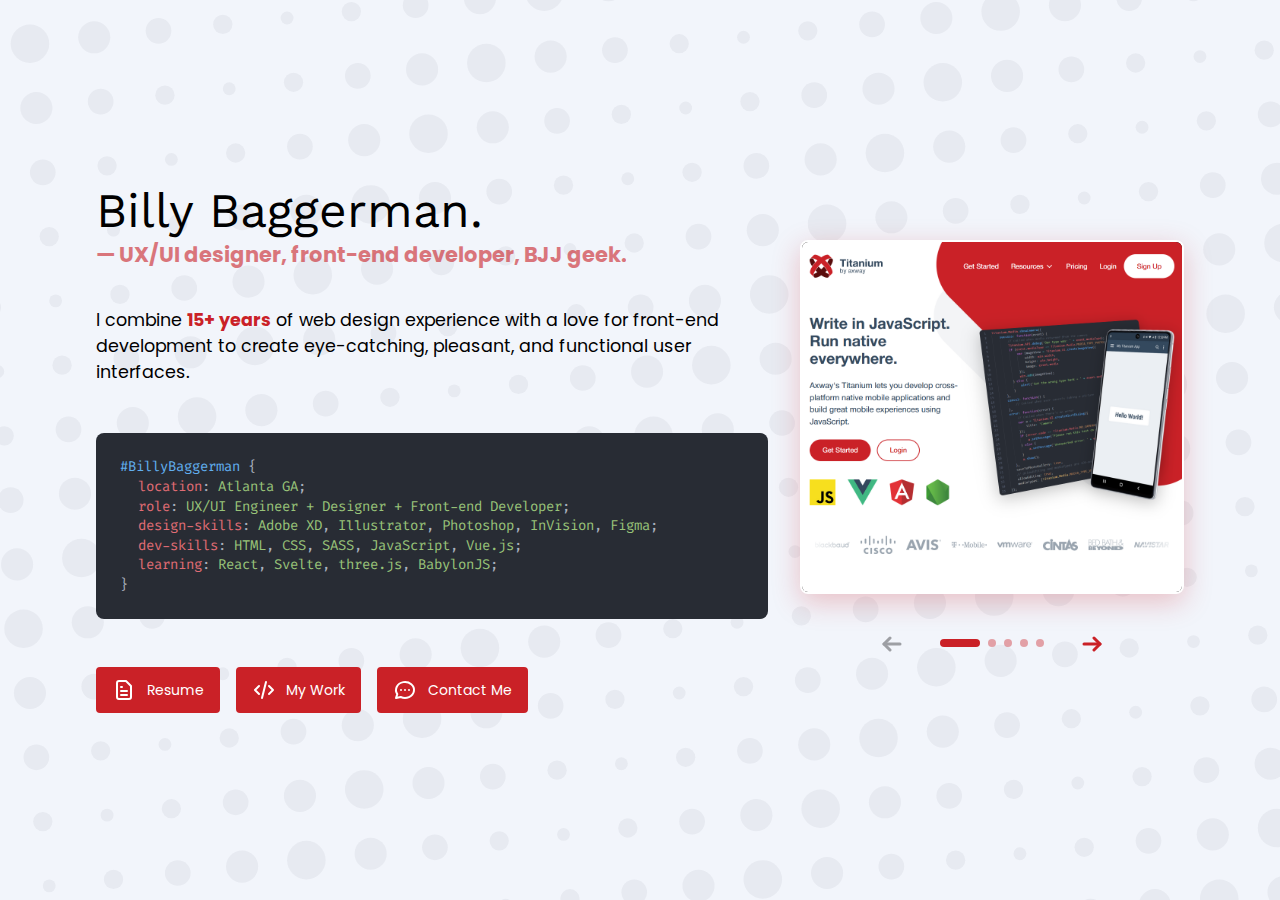
==== portfolio.html @ 1280ba31 "Added icons to hero buttons" ====
<!DOCTYPE html>
<html lang="en">
    <head>
        <meta charset="UTF-8">
        <meta name="viewport" content="width=device-width, initial-scale=1.0">
        <meta http-equiv="X-UA-Compatible" content="ie=edge">
        <title>Billy Baggerman | UX/UI Engineer, Designer, Front-end Developer</title>
        <link rel="stylesheet" href="portfolio.css" type="text/css">
        <link href="https://fonts.googleapis.com/css2?family=Poppins:wght@300;700&family=Fira+Code&family=Work+Sans:wght@800&family=Roboto:ital,wght@0,400;0,700;1,400;1,700&display=swap" rel="stylesheet">
        <link rel="shortcut icon" href="favicon.ico">
    </head>
    <body>
        <section class="hero">
            <div class="hero-content">
                <div class="hero--left">
                    <h1 class="hero__name">Billy Baggerman.</h1>
                    <h2 class="hero__title">&mdash; UX/UI designer, front-end developer, BJJ geek.</h2>
                    <p class="hero__intro">I combine <strong class="hero__intro__highlight">15+ years</strong> of web design experience with a love for front-end development to create eye-catching, pleasant, and functional user interfaces.</p>
                    <div class="terminal"><span class="terminal--selector">#BillyBaggerman</span> {
<div class="terminal--line"><span class="terminal--property">location</span>: <span class="terminal--value">Atlanta GA</span>;</div><div class="terminal--line"><span class="terminal--property">role</span>: <span class="terminal--value">UX/UI Engineer + Designer + Front-end Developer</span>;</div><div class="terminal--line"><span class="terminal--property">design-skills</span>: <span class="terminal--value">Adobe XD</span>, <span class="terminal--value">Illustrator</span>, <span class="terminal--value">Photoshop</span>, <span class="terminal--value">InVision</span>, <span class="terminal--value">Figma</span>;</div><div class="terminal--line"><span class="terminal--property">dev-skills</span>: <span class="terminal--value">HTML</span>, <span class="terminal--value">CSS</span>, <span class="terminal--value">SASS</span>, <span class="terminal--value">JavaScript</span>, <span class="terminal--value">Vue.js</span>;</div><div class="terminal--line"><span class="terminal--property">learning</span>: <span class="terminal--value">React</span>, <span class="terminal--value">Svelte</span>, <span class="terminal--value">three.js</span>, <span class="terminal--value">BabylonJS</span>;</div>}</div>
                    <div class="hero__buttons">
                        <a class="button" href="#">
                            <svg xmlns="http://www.w3.org/2000/svg" width="24" height="24" viewBox="0 0 24 24">
                                <path d="M17 21H7a2 2 0 0 1 -2 -2V5a2 2 0 0 1 2 -2h7l5 5v11a2 2 0 0 1 -2 2z" />
                                <line x1="9" y1="9" x2="10" y2="9" />
                                <line x1="9" y1="13" x2="15" y2="13" />
                                <line x1="9" y1="17" x2="15" y2="17" />
                            </svg>
                            Resume
                        </a>
                        <a class="button" href="#">
                            <svg xmlns="http://www.w3.org/2000/svg" width="24" height="24" viewBox="0 0 24 24">
                                <polyline points="7 8 3 12 7 16" />
                                <polyline points="17 8 21 12 17 16" />
                                <line x1="14" y1="4" x2="10" y2="20" />
                            </svg>
                            My Work
                        </a>
                        <a class="button" href="#">
                            <svg xmlns="http://www.w3.org/2000/svg" width="24" height="24" viewBox="0 0 24 24">
                                <path d="M3 20l1.3 -3.9a9 8 0 1 1 3.4 2.9l-4.7 1" />
                                <line x1="12" y1="12" x2="12" y2="12.01" />
                                <line x1="8" y1="12" x2="8" y2="12.01" />
                                <line x1="16" y1="12" x2="16" y2="12.01" />
                            </svg>
                            Contact Me
                        </a>
                    </div>
                </div>
                <div class="hero--right">
                    <div class="hero__thumbnails">
                        <img class="thumbnail--sizer" src="img/thumbnail-titanium.png" alt="">
                        <img class="thumbnail thumbnail--active" src="img/thumbnail-titanium.png" data-color="#CA2127" alt="Subdomain website for Axway Titanium">
                        <img class="thumbnail thumbnail--right" src="img/thumbnail-digitalelement.png" data-color="#F4941C" alt="Subdomain website for Axway Titanium">
                        <img class="thumbnail thumbnail--right" src="img/thumbnail-atlprime.png" data-color="#3458B2" alt="Atlanta Prime Physicians website">
                        <img class="thumbnail thumbnail--right" src="img/thumbnail-bjjtracker.png" data-color="#282C34" alt="Subdomain website for Axway Titanium">
                        <img class="thumbnail thumbnail--right" src="img/thumbnail-simplekitchen.png" data-color="#5BAB38" alt="Subdomain website for Axway Titanium">
                    </div>
                    <div class="thumbnail-controls">
                        <button class="button step-button disabled" id="buttonPrev">
                            <svg xmlns="http://www.w3.org/2000/svg" width="24" height="18" viewBox="0 0 24 18">
                                <line x1="20" y1="10" x2="4" y2="10" />
                                <polyline points="10 16 4 10 10 4" />
                            </svg>
                        </button>
                        <div id="dots">
                            <span class="dot dot-active"></span>
                            <span class="dot"></span>
                            <span class="dot"></span>
                            <span class="dot"></span>
                            <span class="dot"></span>
                        </div>
                        <button class="button step-button" id="buttonNext">
                            <svg xmlns="http://www.w3.org/2000/svg" width="24" height="18" viewBox="0 0 24 18">
                                <line x1="4" y1="10" x2="20" y2="10" />
                                <polyline points="14 4 20 10 14 16" />
                            </svg>
                        </button>
                    </div>
                </div>
            </div>
        </section>
        <script type="text/javascript" src="portfolio.js"></script>
    </body>
</html>
---- portfolio.css ----
:root {
  --color-background: #F2F5FB;
  --color-primary: #CA2127;
  --color-primary-alt: #B31D22;
  --color-shadow: rgba(202, 33, 39, 0.25);
  --color-text: #212124;
}

/*---------------------------------------------------------*/
/*  REBOOT.CSS                                             */
/*---------------------------------------------------------*/
*,
*::before,
*::after {
  box-sizing: border-box;
}

html {
  font-family: "Poppins", sans-serif;
  line-height: 1.15;
  -webkit-text-size-adjust: 100%;
  -ms-text-size-adjust: 100%;
  -ms-overflow-style: scrollbar;
  -webkit-tap-highlight-color: rgba(0, 0, 0, 0);
}

body {
  margin: 0;
  text-align: left;
}

@-ms-viewport {
  width: device-width;
}

article, aside, dialog, figcaption, figure, footer, header, hgroup, main, nav, section {
  display: block;
}

[tabindex="-1"]:focus {
  outline: none !important;
}

hr {
  box-sizing: content-box;
  height: 0;
  overflow: visible;
}

h1, h2, h3, h4, h5, h6 {
  margin-top: 0;
  margin-bottom: 0.5rem;
}

p {
  margin-top: 0;
}

abbr[title],
abbr[data-original-title] {
  border-bottom: 0;
  cursor: help;
  text-decoration: underline;
  text-decoration: underline dotted;
}

address {
  font-style: normal;
  line-height: inherit;
  margin-bottom: 1rem;
}

ol,
ul,
dl {
  margin-top: 0;
  margin-bottom: 1rem;
}

ol ol,
ul ul,
ol ul,
ul ol {
  margin-bottom: 0;
}

dd {
  margin-bottom: 0.5rem;
  margin-left: 0;
}

blockquote {
  margin: 0 0 1rem;
}

dfn {
  font-style: italic;
}

b, strong {
  font-weight: bolder;
}

small {
  font-size: 80%;
}

sub, sup {
  font-size: 75%;
  line-height: 0;
  position: relative;
  vertical-align: baseline;
}

sub {
  bottom: -0.25em;
}

sup {
  top: -0.5em;
}

a {
  background-color: transparent;
  -webkit-text-decoration-skip: objects;
}

a:not([href]):not([tabindex]) {
  color: inherit;
  text-decoration: none;
}

a:not([href]):not([tabindex]):focus {
  outline: 0;
}

pre, code, kbd, samp {
  font-family: monospace, monospace;
  font-size: 1em;
}

pre {
  margin-top: 0;
  margin-bottom: 1rem;
  overflow: auto;
}

figure {
  margin: 0 0 1rem;
}

img {
  border-style: none;
  height: auto;
  max-width: 100%;
  vertical-align: middle;
}

svg:not(:root) {
  overflow: hidden;
}

a, area, button, [role="button"], input, label, select, summary, textarea {
  touch-action: manipulation;
}

table {
  border-collapse: collapse;
}

caption {
  caption-side: bottom;
  text-align: left;
}

th {
  text-align: inherit;
}

label {
  display: inline-block;
  margin-bottom: 0.5rem;
}

button:focus {
  outline: 1px dotted;
  outline: 5px auto -webkit-focus-ring-color;
}

input, button, select, optgroup, textarea {
  font-family: inherit;
  font-size: inherit;
  line-height: inherit;
  margin: 0;
}

button,
input {
  overflow: visible;
}

button, select {
  text-transform: none;
}

button,
html [type="button"],
[type="reset"],
[type="submit"] {
  -webkit-appearance: button;
}

button::-moz-focus-inner,
[type="button"]::-moz-focus-inner,
[type="reset"]::-moz-focus-inner,
[type="submit"]::-moz-focus-inner {
  border-style: none;
  padding: 0;
}

input[type="radio"],
input[type="checkbox"] {
  box-sizing: border-box;
  padding: 0;
}

input[type="date"],
input[type="time"],
input[type="datetime-local"],
input[type="month"] {
  -webkit-appearance: listbox;
}

textarea {
  overflow: auto;
  resize: vertical;
}

fieldset {
  border: 0;
  margin: 0;
  min-width: 0;
  padding: 0;
}

legend {
  color: inherit;
  display: block;
  font-size: 1.5rem;
  line-height: inherit;
  margin-bottom: 0.5rem;
  max-width: 100%;
  padding: 0;
  white-space: normal;
  width: 100%;
}

progress {
  vertical-align: baseline;
}

[type="number"]::-webkit-inner-spin-button,
[type="number"]::-webkit-outer-spin-button {
  height: auto;
}

[type="search"] {
  outline-offset: -2px;
  -webkit-appearance: none;
}

[type="search"]::-webkit-search-cancel-button,
[type="search"]::-webkit-search-decoration {
  -webkit-appearance: none;
}

::-webkit-file-upload-button {
  font: inherit;
  -webkit-appearance: button;
}

output {
  display: inline-block;
}

summary {
  display: list-item;
}

template {
  display: none;
}

[hidden] {
  display: none !important;
}

/*---------------------------------------------------------*/
/*  CUSTOM STYLES                                          */
/*---------------------------------------------------------*/
html {
  background: var(--color-background);
  background-image: url("img/dots-background.svg");
  background-repeat: no-repeat;
  background-position: center center;
  background-size: cover;
}

body {
  font-family: "Poppins", sans-serif;
}

p {
  line-height: 1.5;
}

strong {
  font-weight: 700;
}

.content-container {
  display: grid;
  max-width: 72rem;
}

.button {
  -webkit-box-align: center;
  -ms-flex-align: center;
  -webkit-align-items: center;
  -moz-align-items: center;
  align-items: center;
  background: var(--color-primary);
  border: 0.125rem solid var(--color-primary);
  border-radius: 0.25rem;
  color: #FFF;
  cursor: pointer;
  display: inline-block;
  display: -webkit-inline-flex;
  display: -webkit-inline-box;
  display: -moz-inline-flex;
  display: -ms-inline-flexbox;
  display: inline-flex;
  min-height: 3.25em;
  padding: 0.675em 1em;
  position: relative;
  text-align: center;
  text-decoration: none;
  transition: all 200ms ease;
  user-select: none;
}

.button:hover, .button:focus {
  background-color: var(--color-primary-alt);
  border-color: var(--color-primary-alt);
  color: #FFF;
  outline: none;
}

.button svg {
  fill: none;
  margin-right: 0.75em;
  stroke: currentColor;
  stroke-width: 2;
  stroke-linecap: round;
  stroke-linejoin: round;
}

.button-secondary {
  background: rgba(210, 38, 48, 0);
  color: var(--color-primary);
}

.button-secondary:hover, .button-secondary:focus {
  background: rgba(210, 38, 48, 0.08);
  color: var(--color-primary-alt);
  outline: none;
}

.button.step-button {
  background: rgba(210, 38, 48, 0);
  border: 0;
  color: var(--color-primary);
  min-height: auto;
  padding: 0.5rem;
}

.button.step-button:hover {
  background: rgba(0, 0, 0, 0.06);
}

.button.step-button.disabled {
  color: var(--color-text);
  cursor: default;
  opacity: 0.4;
}

.button.step-button.disabled:hover {
  background: rgba(0, 0, 0, 0);
}

.button.step-button svg {
  fill: none;
  margin: 0;
  stroke: currentColor;
  stroke-width: 3;
  stroke-linecap: round;
  stroke-linejoin: round;
}

.button.step-button:last-of-type svg {
  margin: 0;
}

.hero {
  align-items: center;
  display: grid;
  font-size: 0.875rem;
  height: 100vh;
  justify-items: center;
}

.hero-content {
  align-items: center;
  display: grid;
  gap: 3rem;
  grid-template-areas: "hero-left" "hero-right";
  grid-template-columns: 1fr;
  justify-items: center;
  max-width: 72rem;
  padding: 1rem;
}

.hero-content--left {
  grid-area: hero-left;
}

.hero-content--right {
  grid-area: hero-right;
}

.hero__name,
.hero__title,
.hero__intro,
.hero__intro__highlight {
  transition: all 200ms ease;
}

.hero__name {
  font-family: "Work Sans", "Roboto", sans-serif;
  font-size: 3rem;
  font-weight: normal;
  line-height: 1;
}

.hero__title {
  color: var(--color-primary);
  margin: 0 0 2.5rem;
  opacity: 0.6;
}

.hero__intro {
  font-size: 1.25em;
}

.hero__intro__highlight {
  color: var(--color-primary);
}

.terminal {
  background: #282C34;
  border-radius: 0.5rem;
  color: #ABB2BF;
  font-family: "Fira Code", sans-serif;
  font-size: 0.875em;
  line-height: 1.4;
  padding: 1.5rem;
  margin: 3rem 0;
  max-width: 100%;
  overflow: hidden;
  white-space: pre-wrap;
}

.terminal--line {
  padding-left: 2.5em;
  text-indent: -1.25em;
}

.terminal--selector {
  color: #61AFEF;
}

.terminal--property {
  color: #E06C75;
}

.terminal--value {
  color: #98C379;
}

.hero__thumbnails {
  background: #000;
  border: solid 0.125rem #FFF;
  border-radius: 0.5rem;
  box-shadow: 0 0.5rem 1.75rem var(--color-shadow);
  max-width: 28rem;
  overflow: hidden;
  position: relative;
}

.thumbnail {
  display: block;
  left: 0;
  opacity: 0.4;
  position: absolute;
  top: 0;
  transition: transform 400ms ease, opacity 400ms ease;
  width: 100%;
  z-index: 1;
}

.thumbnail--sizer {
  opacity: 0;
  pointer-events: none;
  z-index: 0;
}

.thumbnail--active {
  opacity: 1;
  transition: transform 400ms cubic-bezier(0.19, 1, 0.22, 1);
  z-index: 2;
}

.thumbnail--left {
  transform: translateX(-100%);
}

.thumbnail--right {
  transform: translateX(100%);
}

.thumbnail-controls {
  animation: zoom-in 1.6s cubic-bezier(0.19, 1, 0.22, 1) both;
  animation-delay: 400ms;
  margin-top: 2rem;
}

.thumbnail-controls > * {
  -webkit-transition: all 200ms ease;
  transition: all 200ms ease;
}

.thumbnail-controls,
#dots {
  -webkit-box-align: center;
  -ms-flex-align: center;
  -webkit-align-items: center;
  -moz-align-items: center;
  align-items: center;
  display: -moz-box;
  display: -webkit-box;
  display: -ms-flexbox;
  display: -webkit-flex;
  display: flex;
  -webkit-flex-wrap: nowrap;
  -moz-flex-wrap: nowrap;
  -ms-flex-wrap: none;
  flex-wrap: nowrap;
  -webkit-box-pack: center;
  -moz-box-pack: center;
  -ms-flex-pack: center;
  -webkit-justify-content: center;
  -moz-justify-content: center;
  justify-content: center;
}

#dots {
  margin: 0 1rem;
  width: 8rem;
}

.dot {
  background: var(--color-primary);
  border-radius: 1rem;
  border: 0;
  content: '';
  display: block;
  height: 0.5rem;
  margin: 0.25rem;
  opacity: 0.4;
  outline: 0;
  -webkit-transition: all 400ms cubic-bezier(0.19, 1, 0.22, 1);
  transition: all 400ms cubic-bezier(0.19, 1, 0.22, 1);
  width: 0.5rem;
}

.dot.dot--active {
  opacity: 1;
  width: 2.5rem;
}

.hero__buttons {
  -webkit-box-align: center;
  -ms-flex-align: center;
  -webkit-align-items: center;
  -moz-align-items: center;
  align-items: center;
  display: -moz-box;
  display: -webkit-box;
  display: -ms-flexbox;
  display: -webkit-flex;
  display: flex;
}

.hero__buttons > *:not(:last-child) {
  margin-right: 1rem;
}

/*---------------------------------------------------------*/
/*  MEDIA QUERIES                                          */
/*---------------------------------------------------------*/
/* 576px */
@media screen and (min-width: 36rem) {
  .hero-content {
    gap: 2rem;
    grid-template-areas: "hero-left" "hero-right";
    grid-template-columns: 1fr;
    max-width: 72rem;
    padding: 2rem;
  }
  .terminal {
    font-size: 0.9375em;
  }
}

/* 992px */
@media screen and (min-width: 62rem) {
  .hero-content {
    gap: 2rem;
    grid-template-areas: "hero-left hero-right";
    grid-template-columns: minmax(0, 1fr) 24rem;
    max-width: 72rem;
  }
  .terminal {
    font-size: 1em;
  }
  .hero__thumbnails {
    max-width: 100%;
  }
}

/* 1376px */
@media screen and (min-width: 86rem) {
  .hero {
    font-size: 0.875rem;
  }
  .hero-content {
    gap: 5rem;
    grid-template-columns: minmax(0, 1fr) 28rem;
    max-width: 78rem;
  }
}

/* 1760px */
@media screen and (min-width: 110rem) {
  .hero {
    font-size: 1rem;
  }
  .hero-content {
    gap: 6rem;
    grid-template-columns: minmax(0, 1fr) 34rem;
    max-width: 86rem;
  }
}

/* 1984px */
@media screen and (min-width: 124rem) {
  .hero {
    font-size: 1.25rem;
  }
  .hero-content {
    gap: 8rem;
    grid-template-columns: minmax(0, 1fr) 38rem;
    max-width: 100rem;
  }
  .hero__intro {
    font-size: 1.375em;
  }
}
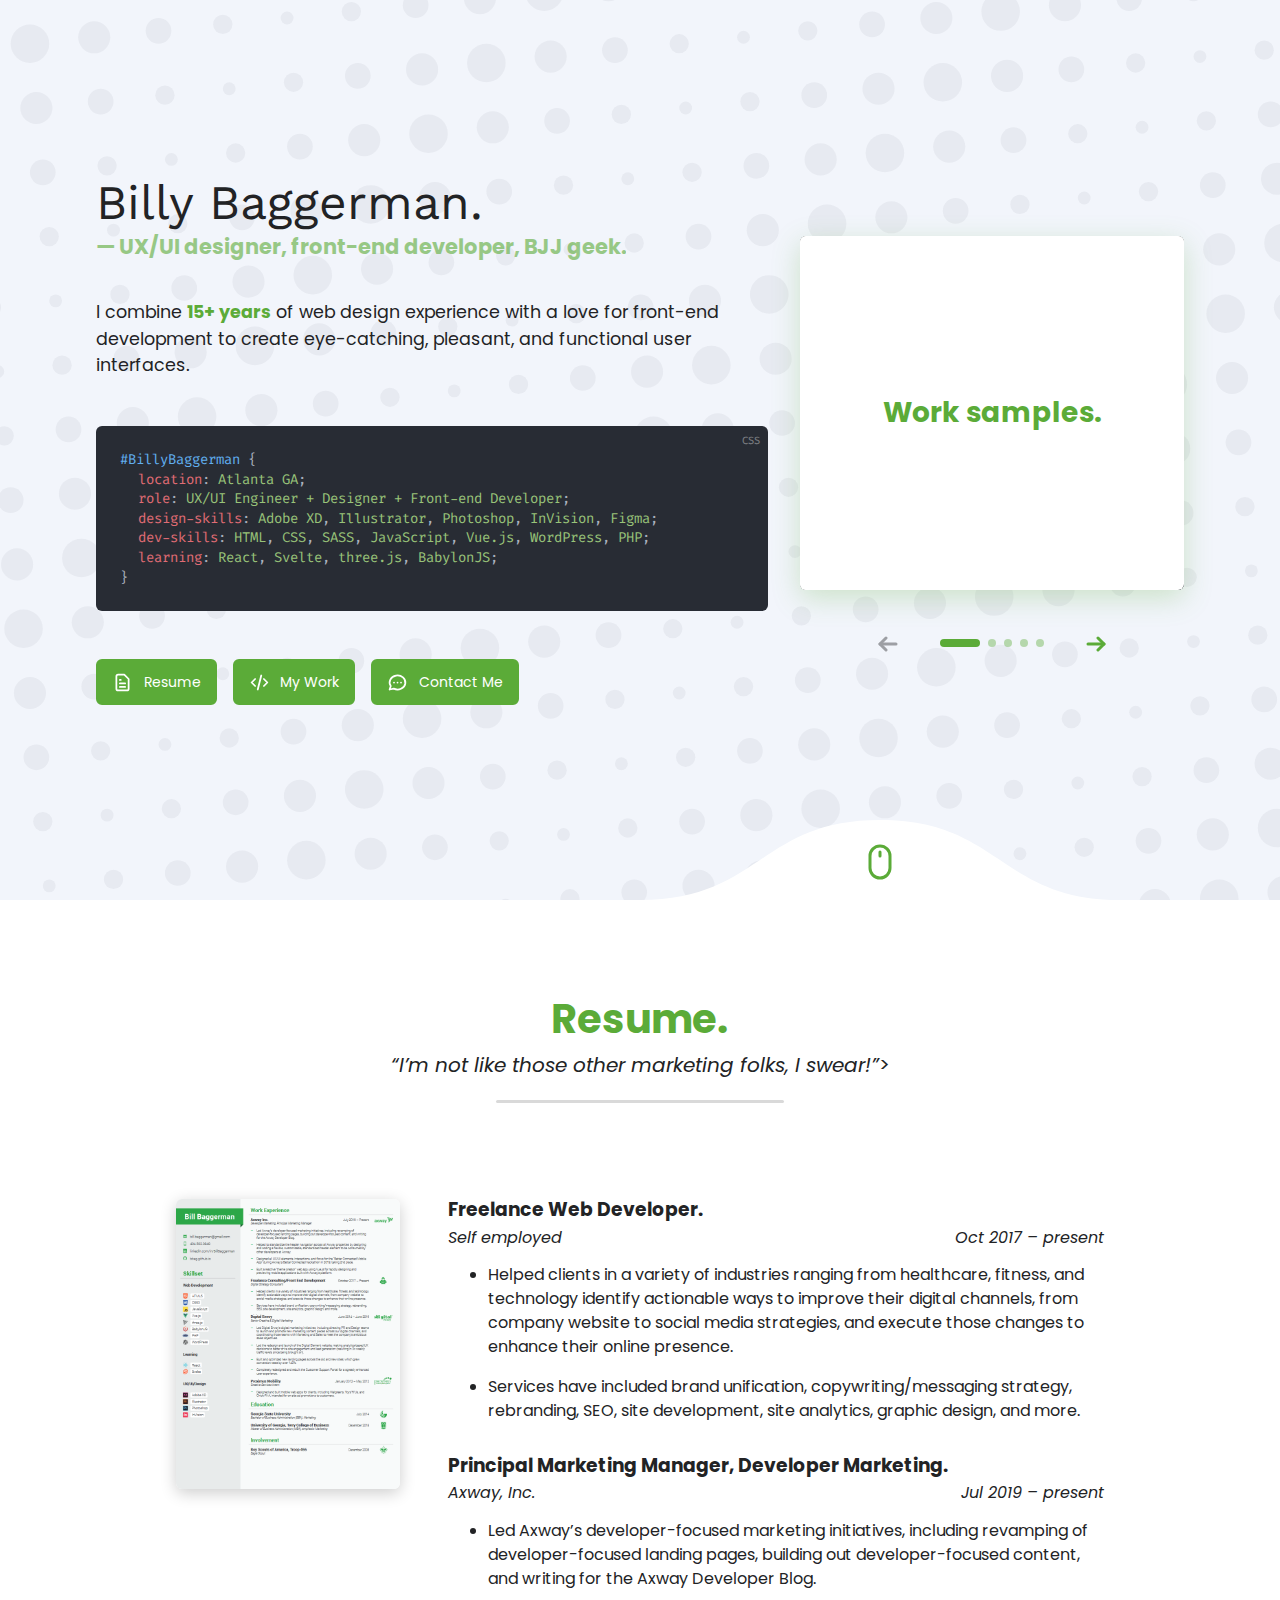
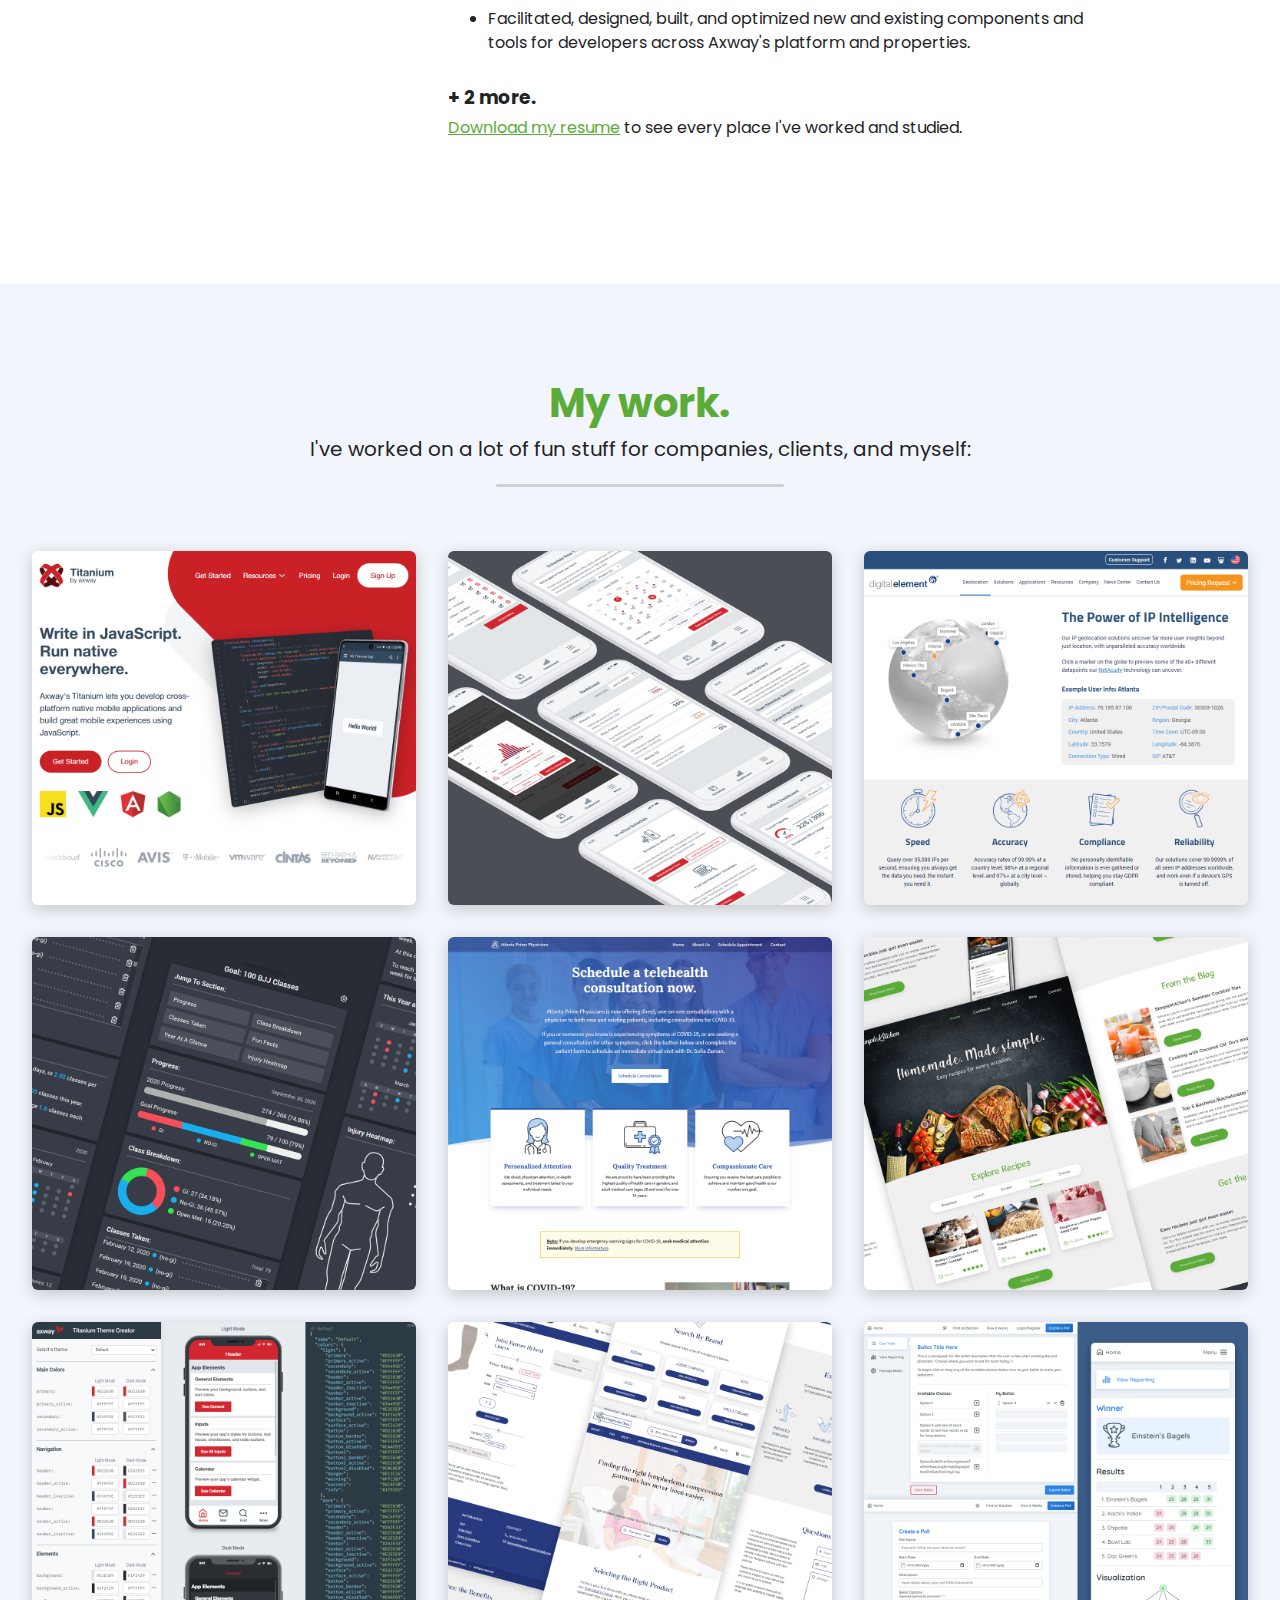
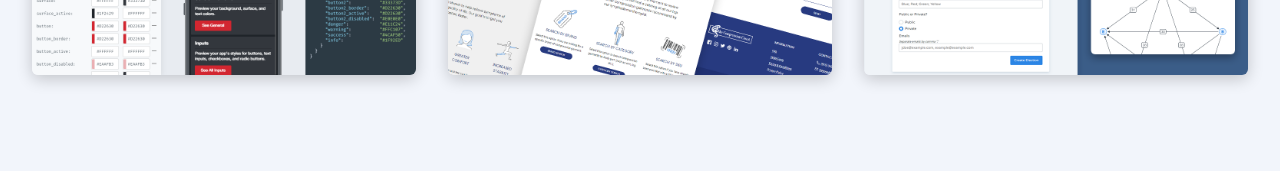
==== commit 42208612: "Added new work item: Office Scheduler App (Griffin App)" ====
--- a/portfolio.html
+++ b/portfolio.html
@@ -11,33 +11,35 @@
     </head>
     <body>
         <section class="hero">
+            <!-- <img class="hero-background" src="img/dots-background.svg" alt="">
+            <canvas id="heroCanvas"></canvas> -->
             <div class="hero-content">
                 <div class="hero--left">
                     <h1 class="hero__name">Billy Baggerman.</h1>
-                    <h2 class="hero__title">&mdash; UX/UI designer, front-end developer, BJJ geek.</h2>
+                    <h2 class="hero__title"><span>&mdash; UX/UI designer, front-end developer, BJJ geek.</span></h2>
                     <p class="hero__intro">I combine <strong class="hero__intro__highlight">15+ years</strong> of web design experience with a love for front-end development to create eye-catching, pleasant, and functional user interfaces.</p>
                     <div class="terminal"><span class="terminal--selector">#BillyBaggerman</span> {
-<div class="terminal--line"><span class="terminal--property">location</span>: <span class="terminal--value">Atlanta GA</span>;</div><div class="terminal--line"><span class="terminal--property">role</span>: <span class="terminal--value">UX/UI Engineer + Designer + Front-end Developer</span>;</div><div class="terminal--line"><span class="terminal--property">design-skills</span>: <span class="terminal--value">Adobe XD</span>, <span class="terminal--value">Illustrator</span>, <span class="terminal--value">Photoshop</span>, <span class="terminal--value">InVision</span>, <span class="terminal--value">Figma</span>;</div><div class="terminal--line"><span class="terminal--property">dev-skills</span>: <span class="terminal--value">HTML</span>, <span class="terminal--value">CSS</span>, <span class="terminal--value">SASS</span>, <span class="terminal--value">JavaScript</span>, <span class="terminal--value">Vue.js</span>;</div><div class="terminal--line"><span class="terminal--property">learning</span>: <span class="terminal--value">React</span>, <span class="terminal--value">Svelte</span>, <span class="terminal--value">three.js</span>, <span class="terminal--value">BabylonJS</span>;</div>}</div>
+<div class="terminal--line"><span class="terminal--property">location</span>: <span class="terminal--value">Atlanta GA</span>;</div><div class="terminal--line"><span class="terminal--property">role</span>: <span class="terminal--value">UX/UI Engineer + Designer + Front-end Developer</span>;</div><div class="terminal--line"><span class="terminal--property">design-skills</span>: <span class="terminal--value">Adobe XD</span>, <span class="terminal--value">Illustrator</span>, <span class="terminal--value">Photoshop</span>, <span class="terminal--value">InVision</span>, <span class="terminal--value">Figma</span>;</div><div class="terminal--line"><span class="terminal--property">dev-skills</span>: <span class="terminal--value">HTML</span>, <span class="terminal--value">CSS</span>, <span class="terminal--value">SASS</span>, <span class="terminal--value">JavaScript</span>, <span class="terminal--value">Vue.js</span>, <span class="terminal--value">WordPress</span>, <span class="terminal--value">PHP</span>;</div><div class="terminal--line"><span class="terminal--property">learning</span>: <span class="terminal--value">React</span>, <span class="terminal--value">Svelte</span>, <span class="terminal--value">three.js</span>, <span class="terminal--value">BabylonJS</span>;</div>}</div>
                     <div class="hero__buttons">
-                        <a class="button" href="#">
-                            <svg xmlns="http://www.w3.org/2000/svg" width="24" height="24" viewBox="0 0 24 24">
+                        <button class="button" data-scroll="section-resume">
+                            <svg xmlns="http://www.w3.org/2000/svg" viewBox="0 0 24 24">
                                 <path d="M17 21H7a2 2 0 0 1 -2 -2V5a2 2 0 0 1 2 -2h7l5 5v11a2 2 0 0 1 -2 2z" />
                                 <line x1="9" y1="9" x2="10" y2="9" />
                                 <line x1="9" y1="13" x2="15" y2="13" />
                                 <line x1="9" y1="17" x2="15" y2="17" />
                             </svg>
                             Resume
-                        </a>
-                        <a class="button" href="#">
-                            <svg xmlns="http://www.w3.org/2000/svg" width="24" height="24" viewBox="0 0 24 24">
+                        </button>
+                        <button class="button" data-scroll="section-work">
+                            <svg xmlns="http://www.w3.org/2000/svg" viewBox="0 0 24 24">
                                 <polyline points="7 8 3 12 7 16" />
                                 <polyline points="17 8 21 12 17 16" />
                                 <line x1="14" y1="4" x2="10" y2="20" />
                             </svg>
                             My Work
-                        </a>
-                        <a class="button" href="#">
-                            <svg xmlns="http://www.w3.org/2000/svg" width="24" height="24" viewBox="0 0 24 24">
+                        </button>
+                        <a class="button" href="mailto:bill.baggerman@gmail.com">
+                            <svg xmlns="http://www.w3.org/2000/svg" viewBox="0 0 24 24">
                                 <path d="M3 20l1.3 -3.9a9 8 0 1 1 3.4 2.9l-4.7 1" />
                                 <line x1="12" y1="12" x2="12" y2="12.01" />
                                 <line x1="8" y1="12" x2="8" y2="12.01" />
@@ -50,15 +52,31 @@
                 <div class="hero--right">
                     <div class="hero__thumbnails">
                         <img class="thumbnail--sizer" src="img/thumbnail-titanium.png" alt="">
-                        <img class="thumbnail thumbnail--active" src="img/thumbnail-titanium.png" data-color="#CA2127" alt="Subdomain website for Axway Titanium">
-                        <img class="thumbnail thumbnail--right" src="img/thumbnail-digitalelement.png" data-color="#F4941C" alt="Subdomain website for Axway Titanium">
-                        <img class="thumbnail thumbnail--right" src="img/thumbnail-atlprime.png" data-color="#3458B2" alt="Atlanta Prime Physicians website">
-                        <img class="thumbnail thumbnail--right" src="img/thumbnail-bjjtracker.png" data-color="#282C34" alt="Subdomain website for Axway Titanium">
-                        <img class="thumbnail thumbnail--right" src="img/thumbnail-simplekitchen.png" data-color="#5BAB38" alt="Subdomain website for Axway Titanium">
+                        <img class="thumbnail thumbnail--active" src="img/thumbnail-simplekitchen.png" data-color="#5BAB38" data-target="work-simplekitchen" alt="UX/UI design for recipe landing page">
+                        <img class="thumbnail thumbnail--right" src="img/thumbnail-titanium.png" data-color="#CA2127" data-target="work-titanium" alt="Subdomain website for Axway Titanium">
+                        <img class="thumbnail thumbnail--right" src="img/thumbnail-digitalelement.png" data-color="#F4941C" data-target="work-digitalelement" alt="Interactive 3D globe for Digital Element">
+                        <img class="thumbnail thumbnail--right" src="img/thumbnail-bjjtracker.png" data-color="#282C34" data-target="work-bjjtracker" alt="Personal BJJ class analytics dashboard">
+                        <img class="thumbnail thumbnail--right" src="img/thumbnail-atlprime.png" data-color="#3458B2" data-target="work-atlprime" alt="Atlanta Prime Physicians website">
+                        <div class="thumbnail-info-container">
+                            <span class="thumbnail-info">
+                                <h3>Project:</h3>
+                                <span class="thumbnail-info-title">
+                                    Axway Titanium developer site
+                                </span>
+                            </span>
+                            <span>
+                                <button class="button button-small" id="checkItOut">
+                                    Check It Out
+                                </button>
+                            </span>
+                        </div>
+                        <div class="thumbnail-reveal-1">
+                            <span>Work samples.</span>
+                        </div>
                     </div>
                     <div class="thumbnail-controls">
                         <button class="button step-button disabled" id="buttonPrev">
-                            <svg xmlns="http://www.w3.org/2000/svg" width="24" height="18" viewBox="0 0 24 18">
+                            <svg xmlns="http://www.w3.org/2000/svg" viewBox="0 0 24 18">
                                 <line x1="20" y1="10" x2="4" y2="10" />
                                 <polyline points="10 16 4 10 10 4" />
                             </svg>
@@ -71,13 +89,393 @@
                             <span class="dot"></span>
                         </div>
                         <button class="button step-button" id="buttonNext">
-                            <svg xmlns="http://www.w3.org/2000/svg" width="24" height="18" viewBox="0 0 24 18">
+                            <svg xmlns="http://www.w3.org/2000/svg" viewBox="0 0 24 18">
                                 <line x1="4" y1="10" x2="20" y2="10" />
                                 <polyline points="14 4 20 10 14 16" />
                             </svg>
                         </button>
                     </div>
                 </div>
+            </div>
+            <svg class="hero-bottom-divider" xmlns="http://www.w3.org/2000/svg" viewBox="0 0 480 80">
+                <path fill="#FFF" d="M0 80C120 80 120 0 240 0s120 80 240 80H0z" />
+                <rect x="230" y="26" width="20" height="32" rx="10" data-scroll="section-resume" />
+                <line x1="240" y1="32" x2="240" y2="36" />
+            </svg>
+        </section>
+        <section class="resume" id="section-resume">
+            <div class="section-intro">
+                <h2>Resume.</h2>
+                <p><em>&ldquo;I&rsquo;m not like those other marketing folks, I swear!&rdquo;</em>></p>
+                <hr />
+            </div>
+            <div class="resume-content">
+                <a class="resume-thumbnail-container" href="resume/baggerman-resume.pdf" target="_blank">
+                    <img class="resume-thumbnail" src="img/resume-thumbnail.png" alt="Resume thumbnail preview image">
+                </a>
+                <div class="resume-text">
+                    <h3 class="resume-position-title">Freelance Web Developer.</h3>
+                    <h4 class="resume-position-subtitle">
+                        <span class="resume-company">Self employed</span>
+                        <span class="resume-timeframe">Oct 2017 – present</span>
+                    </h4>
+                    <ul class="resume-list">
+                        <li>Helped clients in a variety of industries ranging from healthcare, fitness, and technology identify actionable ways to improve their digital channels, from company website to social media strategies, and execute those changes to enhance their online presence.</li>
+                        <li>Services have included brand unification, copywriting/messaging strategy, rebranding, SEO, site development, site analytics, graphic design, and more.</li>
+                    </ul>
+                    <h3 class="resume-position-title">Principal Marketing Manager, Developer Marketing.</h3>
+                    <h4 class="resume-position-subtitle">
+                        <span class="resume-company">Axway, Inc.</span>
+                        <span class="resume-timeframe">Jul 2019 – present</span>
+                    </h4>
+                    <ul class="resume-list">
+                        <li>Led Axway’s developer-focused marketing initiatives, including revamping of developer-focused landing pages, building out developer-focused content, and writing for the Axway Developer Blog.</li>
+                        <li>Facilitated, designed, built, and optimized new and existing components and tools for developers across Axway's platform and properties.</li>
+                    </ul>
+                    <h3 class="resume-position-title">+ 2 more.</h3>
+                    <p><a href="resume/baggerman-resume.pdf" target="_blank">Download my resume</a> to see every place I've worked and studied.</p>
+                </div>
+            </div>
+        </section>
+        <section class="work" id="section-work">
+            <div class="section-intro">
+                <h2>My work.</h2>
+                <p>I've worked on a lot of fun stuff for companies, clients, and myself:</p>
+                <hr />
+            </div>
+            <div class="work-content-grid">
+                <div class="work-item" id="work-titanium">
+                    <img class="work-item-background" src="img/thumbnail-titanium.png" alt="" role="presentation">
+                    <div class="work-item-content">
+                        <div class="work-item-text">
+                            <h3 class="work-item-title">
+                                Axway Titanium website.
+                            </h3>
+                            <div class="work-item-description">
+                                Description goes here, yo.
+                            </div>
+                        </div>
+                        <div class="work-buttons">
+                            <a href="#" class="button button-small">
+                                <svg xmlns="http://www.w3.org/2000/svg" viewBox="0 0 24 24">
+                                    <path d="M11 7h-5a2 2 0 0 0 -2 2v9a2 2 0 0 0 2 2h9a2 2 0 0 0 2 -2v-5" />
+                                    <line x1="10" y1="14" x2="20" y2="4" />
+                                    <polyline points="15 4 20 4 20 9" />
+                                </svg>
+                                View
+                            </a>
+                            <a href="#" class="button button-small">
+                                <svg xmlns="http://www.w3.org/2000/svg" viewBox="0 0 24 24">
+                                    <path d="M1 12s4-8 11-8 11 8 11 8-4 8-11 8-11-8-11-8z"/>
+                                    <circle cx="12" cy="12" r="3"/>
+                                </svg>
+                                Demo
+                            </a>
+                            <a href="#" class="button button-small">
+                                <svg xmlns="http://www.w3.org/2000/svg" viewBox="0 0 24 24">
+                                    <path d="M9 19c-5 1.5-5-2.5-7-3m14 6v-3.87a3.37 3.37 0 0 0-.94-2.61c3.14-.35 6.44-1.54 6.44-7A5.44 5.44 0 0 0 20 4.77 5.07 5.07 0 0 0 19.91 1S18.73.65 16 2.48a13.38 13.38 0 0 0-7 0C6.27.65 5.09 1 5.09 1A5.07 5.07 0 0 0 5 4.77a5.44 5.44 0 0 0-1.5 3.78c0 5.42 3.3 6.61 6.44 7A3.37 3.37 0 0 0 9 18.13V22"/>
+                                </svg>
+                                GitHub
+                            </a>
+                        </div>
+                    </div>
+                </div>
+                <div class="work-item" id="work-digitalelement">
+                    <img class="work-item-background" src="img/thumbnail-digitalelement.png" alt="" role="presentation">
+                    <div class="work-item-content">
+                        <div class="work-item-text">
+                            <h3 class="work-item-title">
+                                3D geolocation data visualization.
+                            </h3>
+                            <div class="work-item-description">
+                                Description goes here, yo.
+                            </div>
+                        </div>
+                        <div class="work-buttons">
+                            <a href="https://www.digitalelement.com/geolocation/" class="button button-small">
+                                <svg xmlns="http://www.w3.org/2000/svg" viewBox="0 0 24 24">
+                                    <path d="M11 7h-5a2 2 0 0 0 -2 2v9a2 2 0 0 0 2 2h9a2 2 0 0 0 2 -2v-5" />
+                                    <line x1="10" y1="14" x2="20" y2="4" />
+                                    <polyline points="15 4 20 4 20 9" />
+                                </svg>
+                                View
+                            </a>
+                            <a href="https://bbag.github.io/3d-geolocation-globe/" class="button button-small">
+                                <svg xmlns="http://www.w3.org/2000/svg" viewBox="0 0 24 24">
+                                    <path d="M1 12s4-8 11-8 11 8 11 8-4 8-11 8-11-8-11-8z"/>
+                                    <circle cx="12" cy="12" r="3"/>
+                                </svg>
+                                Demo
+                            </a>
+                            <a href="https://github.com/bbag/3d-geolocation-globe" class="button button-small">
+                                <svg xmlns="http://www.w3.org/2000/svg" viewBox="0 0 24 24">
+                                    <path d="M9 19c-5 1.5-5-2.5-7-3m14 6v-3.87a3.37 3.37 0 0 0-.94-2.61c3.14-.35 6.44-1.54 6.44-7A5.44 5.44 0 0 0 20 4.77 5.07 5.07 0 0 0 19.91 1S18.73.65 16 2.48a13.38 13.38 0 0 0-7 0C6.27.65 5.09 1 5.09 1A5.07 5.07 0 0 0 5 4.77a5.44 5.44 0 0 0-1.5 3.78c0 5.42 3.3 6.61 6.44 7A3.37 3.37 0 0 0 9 18.13V22"/>
+                                </svg>
+                                GitHub
+                            </a>
+                        </div>
+                    </div>
+                </div>
+                <div class="work-item" id="work-atlprime">
+                    <img class="work-item-background" src="img/thumbnail-atlprime.png" alt="" role="presentation">
+                    <div class="work-item-content">
+                        <div class="work-item-text">
+                            <h3 class="work-item-title">
+                                Atlanta Prime Physicians website.
+                            </h3>
+                            <div class="work-item-description">
+                                Description goes here, yo.
+                            </div>
+                        </div>
+                        <div class="work-buttons">
+                            <a href="https://www.digitalelement.com/geolocation/" class="button button-small">
+                                <svg xmlns="http://www.w3.org/2000/svg" viewBox="0 0 24 24">
+                                    <path d="M11 7h-5a2 2 0 0 0 -2 2v9a2 2 0 0 0 2 2h9a2 2 0 0 0 2 -2v-5" />
+                                    <line x1="10" y1="14" x2="20" y2="4" />
+                                    <polyline points="15 4 20 4 20 9" />
+                                </svg>
+                                View
+                            </a>
+                            <a href="#" class="button button-small">
+                                <svg xmlns="http://www.w3.org/2000/svg" viewBox="0 0 24 24">
+                                    <path d="M1 12s4-8 11-8 11 8 11 8-4 8-11 8-11-8-11-8z"/>
+                                    <circle cx="12" cy="12" r="3"/>
+                                </svg>
+                                Demo
+                            </a>
+                            <a href="#" class="button button-small">
+                                <svg xmlns="http://www.w3.org/2000/svg" viewBox="0 0 24 24">
+                                    <path d="M9 19c-5 1.5-5-2.5-7-3m14 6v-3.87a3.37 3.37 0 0 0-.94-2.61c3.14-.35 6.44-1.54 6.44-7A5.44 5.44 0 0 0 20 4.77 5.07 5.07 0 0 0 19.91 1S18.73.65 16 2.48a13.38 13.38 0 0 0-7 0C6.27.65 5.09 1 5.09 1A5.07 5.07 0 0 0 5 4.77a5.44 5.44 0 0 0-1.5 3.78c0 5.42 3.3 6.61 6.44 7A3.37 3.37 0 0 0 9 18.13V22"/>
+                                </svg>
+                                GitHub
+                            </a>
+                        </div>
+                    </div>
+                </div>
+                <div class="work-item" id="work-bjjtracker">
+                    <img class="work-item-background" src="img/thumbnail-bjjtracker.png" alt="" role="presentation">
+                    <div class="work-item-content">
+                        <div class="work-item-text">
+                            <h3 class="work-item-title">
+                                Personal BJJ analytics dashboard.
+                            </h3>
+                            <div class="work-item-description">
+                                Description goes here, yo.
+                            </div>
+                        </div>
+                        <div class="work-buttons">
+                            <a href="https://www.digitalelement.com/geolocation/" class="button button-small">
+                                <svg xmlns="http://www.w3.org/2000/svg" viewBox="0 0 24 24">
+                                    <path d="M11 7h-5a2 2 0 0 0 -2 2v9a2 2 0 0 0 2 2h9a2 2 0 0 0 2 -2v-5" />
+                                    <line x1="10" y1="14" x2="20" y2="4" />
+                                    <polyline points="15 4 20 4 20 9" />
+                                </svg>
+                                View
+                            </a>
+                            <a href="#" class="button button-small">
+                                <svg xmlns="http://www.w3.org/2000/svg" viewBox="0 0 24 24">
+                                    <path d="M1 12s4-8 11-8 11 8 11 8-4 8-11 8-11-8-11-8z"/>
+                                    <circle cx="12" cy="12" r="3"/>
+                                </svg>
+                                Demo
+                            </a>
+                            <a href="#" class="button button-small">
+                                <svg xmlns="http://www.w3.org/2000/svg" viewBox="0 0 24 24">
+                                    <path d="M9 19c-5 1.5-5-2.5-7-3m14 6v-3.87a3.37 3.37 0 0 0-.94-2.61c3.14-.35 6.44-1.54 6.44-7A5.44 5.44 0 0 0 20 4.77 5.07 5.07 0 0 0 19.91 1S18.73.65 16 2.48a13.38 13.38 0 0 0-7 0C6.27.65 5.09 1 5.09 1A5.07 5.07 0 0 0 5 4.77a5.44 5.44 0 0 0-1.5 3.78c0 5.42 3.3 6.61 6.44 7A3.37 3.37 0 0 0 9 18.13V22"/>
+                                </svg>
+                                GitHub
+                            </a>
+                        </div>
+                    </div>
+                </div>
+                <div class="work-item" id="work-simplekitchen">
+                    <img class="work-item-background" src="img/thumbnail-simplekitchen.png" alt="" role="presentation">
+                    <div class="work-item-content">
+                        <div class="work-item-text">
+                            <h3 class="work-item-title">
+                                UX/UI design for recipe landing page.
+                            </h3>
+                            <div class="work-item-description">
+                                Description goes here, yo.
+                            </div>
+                        </div>
+                        <div class="work-buttons">
+                            <a href="https://www.digitalelement.com/geolocation/" class="button button-small">
+                                <svg xmlns="http://www.w3.org/2000/svg" viewBox="0 0 24 24">
+                                    <path d="M11 7h-5a2 2 0 0 0 -2 2v9a2 2 0 0 0 2 2h9a2 2 0 0 0 2 -2v-5" />
+                                    <line x1="10" y1="14" x2="20" y2="4" />
+                                    <polyline points="15 4 20 4 20 9" />
+                                </svg>
+                                View
+                            </a>
+                            <a href="#" class="button button-small">
+                                <svg xmlns="http://www.w3.org/2000/svg" viewBox="0 0 24 24">
+                                    <path d="M1 12s4-8 11-8 11 8 11 8-4 8-11 8-11-8-11-8z"/>
+                                    <circle cx="12" cy="12" r="3"/>
+                                </svg>
+                                Demo
+                            </a>
+                            <a href="#" class="button button-small">
+                                <svg xmlns="http://www.w3.org/2000/svg" viewBox="0 0 24 24">
+                                    <path d="M9 19c-5 1.5-5-2.5-7-3m14 6v-3.87a3.37 3.37 0 0 0-.94-2.61c3.14-.35 6.44-1.54 6.44-7A5.44 5.44 0 0 0 20 4.77 5.07 5.07 0 0 0 19.91 1S18.73.65 16 2.48a13.38 13.38 0 0 0-7 0C6.27.65 5.09 1 5.09 1A5.07 5.07 0 0 0 5 4.77a5.44 5.44 0 0 0-1.5 3.78c0 5.42 3.3 6.61 6.44 7A3.37 3.37 0 0 0 9 18.13V22"/>
+                                </svg>
+                                GitHub
+                            </a>
+                        </div>
+                    </div>
+                </div>
+                <div class="work-item" id="work-titaniumthemepicker">
+                    <img class="work-item-background" src="img/thumbnail-titaniumthemepicker.png" alt="" role="presentation">
+                    <div class="work-item-content">
+                        <div class="work-item-text">
+                            <h3 class="work-item-title">
+                                Axway Titanium app theme creator tool.
+                            </h3>
+                            <div class="work-item-description">
+                                Description goes here, yo.
+                            </div>
+                        </div>
+                        <div class="work-buttons">
+                            <a href="https://www.digitalelement.com/geolocation/" class="button button-small">
+                                <svg xmlns="http://www.w3.org/2000/svg" viewBox="0 0 24 24">
+                                    <path d="M11 7h-5a2 2 0 0 0 -2 2v9a2 2 0 0 0 2 2h9a2 2 0 0 0 2 -2v-5" />
+                                    <line x1="10" y1="14" x2="20" y2="4" />
+                                    <polyline points="15 4 20 4 20 9" />
+                                </svg>
+                                View
+                            </a>
+                            <a href="#" class="button button-small">
+                                <svg xmlns="http://www.w3.org/2000/svg" viewBox="0 0 24 24">
+                                    <path d="M1 12s4-8 11-8 11 8 11 8-4 8-11 8-11-8-11-8z"/>
+                                    <circle cx="12" cy="12" r="3"/>
+                                </svg>
+                                Demo
+                            </a>
+                            <a href="#" class="button button-small">
+                                <svg xmlns="http://www.w3.org/2000/svg" viewBox="0 0 24 24">
+                                    <path d="M9 19c-5 1.5-5-2.5-7-3m14 6v-3.87a3.37 3.37 0 0 0-.94-2.61c3.14-.35 6.44-1.54 6.44-7A5.44 5.44 0 0 0 20 4.77 5.07 5.07 0 0 0 19.91 1S18.73.65 16 2.48a13.38 13.38 0 0 0-7 0C6.27.65 5.09 1 5.09 1A5.07 5.07 0 0 0 5 4.77a5.44 5.44 0 0 0-1.5 3.78c0 5.42 3.3 6.61 6.44 7A3.37 3.37 0 0 0 9 18.13V22"/>
+                                </svg>
+                                GitHub
+                            </a>
+                        </div>
+                    </div>
+                </div>
+                <div class="work-item" id="work-compressioncloset">
+                    <img class="work-item-background" src="img/thumbnail-compressioncloset.png" alt="" role="presentation">
+                    <div class="work-item-content">
+                        <div class="work-item-text">
+                            <h3 class="work-item-title">
+                                The Compression Closet website.
+                            </h3>
+                            <div class="work-item-description">
+                                Description goes here, yo.
+                            </div>
+                        </div>
+                        <div class="work-buttons">
+                            <a href="https://www.digitalelement.com/geolocation/" class="button button-small">
+                                <svg xmlns="http://www.w3.org/2000/svg" viewBox="0 0 24 24">
+                                    <path d="M11 7h-5a2 2 0 0 0 -2 2v9a2 2 0 0 0 2 2h9a2 2 0 0 0 2 -2v-5" />
+                                    <line x1="10" y1="14" x2="20" y2="4" />
+                                    <polyline points="15 4 20 4 20 9" />
+                                </svg>
+                                View
+                            </a>
+                            <a href="#" class="button button-small">
+                                <svg xmlns="http://www.w3.org/2000/svg" viewBox="0 0 24 24">
+                                    <path d="M1 12s4-8 11-8 11 8 11 8-4 8-11 8-11-8-11-8z"/>
+                                    <circle cx="12" cy="12" r="3"/>
+                                </svg>
+                                Demo
+                            </a>
+                            <a href="#" class="button button-small">
+                                <svg xmlns="http://www.w3.org/2000/svg" viewBox="0 0 24 24">
+                                    <path d="M9 19c-5 1.5-5-2.5-7-3m14 6v-3.87a3.37 3.37 0 0 0-.94-2.61c3.14-.35 6.44-1.54 6.44-7A5.44 5.44 0 0 0 20 4.77 5.07 5.07 0 0 0 19.91 1S18.73.65 16 2.48a13.38 13.38 0 0 0-7 0C6.27.65 5.09 1 5.09 1A5.07 5.07 0 0 0 5 4.77a5.44 5.44 0 0 0-1.5 3.78c0 5.42 3.3 6.61 6.44 7A3.37 3.37 0 0 0 9 18.13V22"/>
+                                </svg>
+                                GitHub
+                            </a>
+                        </div>
+                    </div>
+                </div>
+                <div class="work-item" id="work-rcv">
+                    <img class="work-item-background" src="img/thumbnail-rcv.png" alt="" role="presentation">
+                    <div class="work-item-content">
+                        <div class="work-item-text">
+                            <h3 class="work-item-title">
+                                Rank Choice Vote website UX/UI.
+                            </h3>
+                            <div class="work-item-description">
+                                Description goes here, yo.
+                            </div>
+                        </div>
+                        <div class="work-buttons">
+                            <a href="https://www.digitalelement.com/geolocation/" class="button button-small">
+                                <svg xmlns="http://www.w3.org/2000/svg" viewBox="0 0 24 24">
+                                    <path d="M11 7h-5a2 2 0 0 0 -2 2v9a2 2 0 0 0 2 2h9a2 2 0 0 0 2 -2v-5" />
+                                    <line x1="10" y1="14" x2="20" y2="4" />
+                                    <polyline points="15 4 20 4 20 9" />
+                                </svg>
+                                View
+                            </a>
+                            <a href="#" class="button button-small">
+                                <svg xmlns="http://www.w3.org/2000/svg" viewBox="0 0 24 24">
+                                    <path d="M1 12s4-8 11-8 11 8 11 8-4 8-11 8-11-8-11-8z"/>
+                                    <circle cx="12" cy="12" r="3"/>
+                                </svg>
+                                Demo
+                            </a>
+                            <a href="#" class="button button-small">
+                                <svg xmlns="http://www.w3.org/2000/svg" viewBox="0 0 24 24">
+                                    <path d="M9 19c-5 1.5-5-2.5-7-3m14 6v-3.87a3.37 3.37 0 0 0-.94-2.61c3.14-.35 6.44-1.54 6.44-7A5.44 5.44 0 0 0 20 4.77 5.07 5.07 0 0 0 19.91 1S18.73.65 16 2.48a13.38 13.38 0 0 0-7 0C6.27.65 5.09 1 5.09 1A5.07 5.07 0 0 0 5 4.77a5.44 5.44 0 0 0-1.5 3.78c0 5.42 3.3 6.61 6.44 7A3.37 3.37 0 0 0 9 18.13V22"/>
+                                </svg>
+                                GitHub
+                            </a>
+                        </div>
+                    </div>
+                </div>
+            </div>
+            <div class="work-modal">
+                <div class="work-modal-content-container">
+                    <div class="work-modal-content">
+                        <button class="button button-secondary button-small" data-close-modal>
+                            <svg xmlns="http://www.w3.org/2000/svg" viewBox="0 0 24 24">
+                                <line x1="20" y1="12" x2="4" y2="12" />
+                                <polyline points="10 18 4 12 10 6" />
+                            </svg>
+                            Back to portfolio
+                        </button>
+                        <hr class="hr-full-width" />
+                        <h3 class="work-modal-title">Title will go here.</h3>
+                        <img class="work-modal-screenshot" src="img/thumbnail-bjjtracker.png" alt="placeholder">
+                        <h4 class="work-modal-subtitle">Tech stack:</h4>
+                        <ul class="tech-stack-list">
+                            <li><img src="img/icon-html.svg" alt=""></li>
+                            <li><img src="img/icon-css.svg" alt=""></li>
+                            <li><img src="img/icon-sass.svg" alt=""></li>
+                            <li><img src="img/icon-js.svg" alt=""></li>
+                            <li><img src="img/icon-vue.svg" alt=""></li>
+                            <li><img src="img/icon-illustrator.svg" alt=""></li>
+                        </ul>
+                        <h4 class="work-modal-subtitle">About:</h4>
+                        <div class="work-modal-description">
+                            <p>This is the description. Bacon ipsum dolor amet aute kevin burgdoggen consequat officia anim, alcatra cow sint culpa incididunt commodo ullamco. Elit tempor ex, culpa pariatur ground round in sint burgdoggen sed. Jowl nostrud in, pig et ribeye tempor.</p>
+                            <p>Beef pork belly esse culpa sausage swine fatback ex, laborum tail pork chop boudin enim laboris ham irure.</p>
+                            <p>Salami veniam jowl jerky flank, esse beef pastrami. Tri-tip qui dolore, frankfurter cupim swine tail minim flank. Ball tip tenderloin shank turkey labore. Elit porchetta strip steak venison eu excepteur pork loin tongue minim ipsum veniam id ham ea short loin. Tongue proident ea prosciutto shank laborum deserunt burgdoggen pork chop.</p>
+                        </div>
+                        <h4 class="work-modal-subtitle">Links:</h4>
+                        <ul class="work-modal-links">
+                            <li>F</li>
+                        </ul>
+                        <hr class="hr-full-width" />
+                        <button class="button button-secondary button-small" data-close-modal>
+                            <svg xmlns="http://www.w3.org/2000/svg" viewBox="0 0 24 24">
+                                <line x1="20" y1="12" x2="4" y2="12" />
+                                <polyline points="10 18 4 12 10 6" />
+                            </svg>
+                            Back to portfolio
+                        </button>
+                    </div>
+                </div>
+                <div class="work-modal-cover"></div>
             </div>
         </section>
         <script type="text/javascript" src="portfolio.js"></script>
--- a/portfolio.css
+++ b/portfolio.css
@@ -2,8 +2,47 @@
   --color-background: #F2F5FB;
   --color-primary: #CA2127;
   --color-primary-alt: #B31D22;
+  --color-primary-faint: rgba(210, 38, 48, 0);
   --color-shadow: rgba(202, 33, 39, 0.25);
   --color-text: #212124;
+}
+
+@keyframes pop-in {
+  from {
+    opacity: 0;
+    transform: translateY(4rem);
+  }
+  to {
+    opacity: 1;
+    transform: translateY(0);
+  }
+}
+
+@keyframes slide-in-centered {
+  from {
+    transform: translate(-50%, 100%);
+  }
+  to {
+    transform: translate(-50%, 0);
+  }
+}
+
+@keyframes slide-out {
+  from {
+    transform: translateY(0);
+  }
+  to {
+    transform: translateY(-100%);
+  }
+}
+
+@keyframes icon-mouse-scroll {
+  0% {
+    transform: translateY(0);
+  }
+  100% {
+    transform: translateY(0.25em);
+  }
 }
 
 /*---------------------------------------------------------*/
@@ -300,22 +339,46 @@
 /*---------------------------------------------------------*/
 html {
   background: var(--color-background);
-  background-image: url("img/dots-background.svg");
-  background-repeat: no-repeat;
-  background-position: center center;
-  background-size: cover;
+  color: #222325;
 }
 
 body {
   font-family: "Poppins", sans-serif;
 }
 
+a {
+  color: var(--color-primary);
+  transition: color 400ms ease;
+}
+
+a:hover {
+  color: var(--color-primary-alt);
+}
+
 p {
   line-height: 1.5;
 }
 
 strong {
   font-weight: 700;
+}
+
+hr {
+  background: rgba(0, 0, 0, 0.15);
+  border: 0;
+  border-radius: 1em;
+  height: 0.1875rem;
+  margin: 1rem auto;
+  max-width: 18rem;
+  outline: none;
+}
+
+hr.hr-full-width {
+  max-width: 100%;
+}
+
+.work-modal-content hr {
+  margin: 2rem 0;
 }
 
 .content-container {
@@ -331,7 +394,7 @@
   align-items: center;
   background: var(--color-primary);
   border: 0.125rem solid var(--color-primary);
-  border-radius: 0.25rem;
+  border-radius: 0.375rem;
   color: #FFF;
   cursor: pointer;
   display: inline-block;
@@ -347,6 +410,7 @@
   text-decoration: none;
   transition: all 200ms ease;
   user-select: none;
+  white-space: nowrap;
 }
 
 .button:hover, .button:focus {
@@ -363,25 +427,32 @@
   stroke-width: 2;
   stroke-linecap: round;
   stroke-linejoin: round;
+  width: 1.5em;
+}
+
+.button.button-small {
+  font-size: 0.875em;
+  min-height: 1em;
+  padding: 0.5rem 0.75rem;
 }
 
 .button-secondary {
-  background: rgba(210, 38, 48, 0);
+  background: none;
   color: var(--color-primary);
 }
 
 .button-secondary:hover, .button-secondary:focus {
-  background: rgba(210, 38, 48, 0.08);
+  background: var(--color-primary-faint);
   color: var(--color-primary-alt);
   outline: none;
 }
 
 .button.step-button {
-  background: rgba(210, 38, 48, 0);
+  background: rgba(0, 0, 0, 0);
   border: 0;
   color: var(--color-primary);
   min-height: auto;
-  padding: 0.5rem;
+  padding: 0.75rem;
 }
 
 .button.step-button:hover {
@@ -405,18 +476,79 @@
   stroke-width: 3;
   stroke-linecap: round;
   stroke-linejoin: round;
+  width: 1.5rem;
 }
 
 .button.step-button:last-of-type svg {
   margin: 0;
 }
 
+.hero__name,
+.hero__title,
+.hero__intro,
+.terminal,
+.hero__buttons > *,
+.hero__thumbnails,
+.thumbnail-controls {
+  animation: pop-in 1.8s cubic-bezier(0.19, 1, 0.22, 1) both;
+}
+
+.hero-bottom-divider {
+  animation: slide-in-centered 1.8s cubic-bezier(0.19, 1, 0.22, 1) both;
+}
+
+.thumbnail-reveal-1 {
+  animation: slide-out 800ms cubic-bezier(0.8, 0, 0.2, 1) both;
+  animation-delay: 1s;
+}
+
+.thumbnail-reveal-1 span {
+  animation: pop-in 1.8ms cubic-bezier(0.8, 0, 0.2, 1) both;
+  animation-delay: 100ms;
+}
+
 .hero {
   align-items: center;
+  /* Start of placeholder bg image */
+  background-attachment: fixed;
+  background-image: url("img/dots-background.svg");
+  background-position: center center;
+  background-repeat: no-repeat;
+  background-size: cover;
+  /* End of placeholder bg image */
   display: grid;
   font-size: 0.875rem;
-  height: 100vh;
   justify-items: center;
+  min-height: 100vh;
+  overflow: hidden;
+  padding-bottom: 3rem;
+  position: relative;
+}
+
+#heroCanvas {
+  left: 50%;
+  min-height: 100%;
+  min-width: 100%;
+  position: fixed;
+  top: 50%;
+  transform: translate(-50%, -50%);
+  z-index: 0;
+}
+
+.hero-background {
+  left: 50%;
+  min-height: 112%;
+  min-width: 106%;
+  position: absolute;
+  top: 50%;
+  transform: translate(-50%, -50%) rotate(-5deg);
+  z-index: 0;
+}
+
+.hero-background circle {
+  fill: rgba(0, 0, 0, 0.5);
+  transform: scale(2);
+  transition: all 200ms ease;
 }
 
 .hero-content {
@@ -448,18 +580,23 @@
 
 .hero__name {
   font-family: "Work Sans", "Roboto", sans-serif;
-  font-size: 3rem;
+  font-size: 2.25rem;
   font-weight: normal;
   line-height: 1;
 }
 
 .hero__title {
+  animation-delay: 75ms;
   color: var(--color-primary);
   margin: 0 0 2.5rem;
+}
+
+.hero__title span {
   opacity: 0.6;
 }
 
 .hero__intro {
+  animation-delay: 150ms;
   font-size: 1.25em;
 }
 
@@ -468,19 +605,31 @@
 }
 
 .terminal {
+  animation-delay: 225ms;
   background: #282C34;
-  border-radius: 0.5rem;
+  border-radius: 0.375rem;
   color: #ABB2BF;
   font-family: "Fira Code", sans-serif;
   font-size: 0.875em;
   line-height: 1.4;
   padding: 1.5rem;
+  position: relative;
   margin: 3rem 0;
   max-width: 100%;
   overflow: hidden;
   white-space: pre-wrap;
 }
 
+.terminal::after {
+  color: #FFF;
+  content: "CSS";
+  font-size: 0.75em;
+  opacity: 0.4;
+  position: absolute;
+  right: 0.75em;
+  top: 0.75em;
+}
+
 .terminal--line {
   padding-left: 2.5em;
   text-indent: -1.25em;
@@ -499,13 +648,14 @@
 }
 
 .hero__thumbnails {
+  animation-delay: 300ms;
   background: #000;
-  border: solid 0.125rem #FFF;
-  border-radius: 0.5rem;
+  border-radius: 0.375rem;
   box-shadow: 0 0.5rem 1.75rem var(--color-shadow);
   max-width: 28rem;
   overflow: hidden;
   position: relative;
+  transition: box-shadow 400ms ease;
 }
 
 .thumbnail {
@@ -539,9 +689,68 @@
   transform: translateX(100%);
 }
 
+.thumbnail-info-container {
+  align-items: flex-end;
+  background: rgba(0, 0, 0, 0.4);
+  background: linear-gradient(to bottom, rgba(0, 0, 0, 0) 0%, rgba(0, 0, 0, 0.8) 100%);
+  bottom: 0;
+  color: #FFF;
+  display: flex;
+  justify-content: space-between;
+  left: 0;
+  min-height: 33%;
+  padding: 1em;
+  position: absolute;
+  transform: translateY(100%);
+  transition: transform 500ms cubic-bezier(0.8, 0, 0.2, 1);
+  width: 100%;
+  z-index: 3;
+}
+
+.thumbnail-info-container > * {
+  opacity: 0;
+  transform: translateY(100%);
+  transition: all 500ms cubic-bezier(0.8, 0, 0.2, 1);
+}
+
+.hero__thumbnails:hover .thumbnail-info-container {
+  transform: translateY(0);
+}
+
+.hero__thumbnails:hover .thumbnail-info-container > * {
+  opacity: 1;
+  transform: translateY(0);
+}
+
+.hero__thumbnails:hover .thumbnail-info-container > *:nth-child(1) {
+  transition-delay: 125ms;
+}
+
+.hero__thumbnails:hover .thumbnail-info-container > *:nth-child(2) {
+  transition-delay: 200ms;
+}
+
+.thumbnail-reveal-1 {
+  align-items: center;
+  background: #FFF;
+  display: flex;
+  height: 100%;
+  justify-content: center;
+  left: 0;
+  position: absolute;
+  top: 0;
+  width: 100%;
+  z-index: 4;
+}
+
+.thumbnail-reveal-1 span {
+  color: var(--color-primary);
+  font-weight: bold;
+  font-size: 2em;
+}
+
 .thumbnail-controls {
-  animation: zoom-in 1.6s cubic-bezier(0.19, 1, 0.22, 1) both;
-  animation-delay: 400ms;
+  animation-delay: 475ms;
   margin-top: 2rem;
 }
 
@@ -610,10 +819,404 @@
   display: -ms-flexbox;
   display: -webkit-flex;
   display: flex;
+  flex-wrap: wrap;
+}
+
+.hero__buttons > * {
+  margin-bottom: 1rem;
 }
 
 .hero__buttons > *:not(:last-child) {
   margin-right: 1rem;
+}
+
+.hero__buttons > *:nth-child(1) {
+  animation-delay: 525ms;
+}
+
+.hero__buttons > *:nth-child(2) {
+  animation-delay: 575ms;
+}
+
+.hero__buttons > *:nth-child(3) {
+  animation-delay: 625ms;
+}
+
+.hero-bottom-divider {
+  animation-delay: 1.4s;
+  bottom: 0;
+  left: 50%;
+  max-width: 60%;
+  position: absolute;
+  width: 30rem;
+}
+
+.hero-bottom-divider path {
+  fill: #FFF;
+}
+
+.hero-bottom-divider line,
+.hero-bottom-divider rect {
+  stroke: var(--color-primary);
+  stroke-width: 3;
+  stroke-linecap: round;
+  stroke-linejoin: round;
+  transition: all 200ms ease;
+}
+
+.hero-bottom-divider line {
+  animation: icon-mouse-scroll 0.5s cubic-bezier(0.8, 0, 0.2, 1) alternate infinite;
+  animation-iteration-count: 10;
+  pointer-events: none;
+}
+
+.hero-bottom-divider:hover line {
+  animation-iteration-count: infinite;
+}
+
+.hero-bottom-divider rect {
+  cursor: pointer;
+  fill: #FFF;
+}
+
+section:not(.hero) {
+  position: relative;
+  z-index: 1;
+}
+
+.resume,
+.work {
+  padding: 4rem 1rem;
+}
+
+.section-intro {
+  margin-bottom: 4rem;
+  text-align: center;
+}
+
+.section-intro h2 {
+  color: var(--color-primary);
+  font-size: 2.5em;
+}
+
+.section-intro p {
+  font-size: 1.25em;
+}
+
+.resume {
+  background: #FFF;
+}
+
+.resume-content {
+  margin: 0 auto;
+}
+
+.resume-thumbnail {
+  border-radius: 0.375rem;
+  box-shadow: 0 0.25rem 1rem rgba(0, 0, 0, 0.2);
+  display: block;
+  margin: 0 auto 4rem;
+  max-width: 100%;
+  transition: all 400ms ease;
+  width: 24rem;
+}
+
+.resume-thumbnail:hover {
+  box-shadow: 0 0.375rem 1.875rem rgba(0, 0, 0, 0.25);
+}
+
+.resume-text {
+  flex: 1 1 auto;
+}
+
+.resume-position-title {
+  margin-bottom: 0.5rem;
+}
+
+.resume-position-title:not(:first-child) {
+  margin-top: 2rem;
+}
+
+.resume-position-subtitle {
+  display: flex;
+  font-style: italic;
+  font-weight: normal;
+  justify-content: space-between;
+  margin-bottom: 1rem;
+}
+
+.resume-list {
+  line-height: 1.5;
+}
+
+.resume-list li {
+  margin-bottom: 1rem;
+}
+
+.avatar {
+  border-radius: 100vh;
+  display: block;
+  margin: 2rem auto;
+  max-width: 14rem;
+}
+
+.work {
+  background: var(--color-background);
+}
+
+.work-content-grid {
+  display: grid;
+  gap: 1rem;
+  grid-template-columns: repeat(auto-fill, minmax(16rem, 1fr));
+}
+
+.work-item {
+  background-position: center center;
+  background-repeat: no-repeat;
+  background-size: cover;
+  border-radius: 0.375rem;
+  box-shadow: 0 0.25rem 1rem rgba(0, 0, 0, 0.2);
+  overflow: hidden;
+  position: relative;
+  transition: all 400ms ease;
+  z-index: 1;
+}
+
+.work-item:hover {
+  box-shadow: 0 0.375rem 1.875rem rgba(0, 0, 0, 0.25);
+  z-index: 2;
+}
+
+.work-item-background {
+  transition: all 400ms ease;
+}
+
+.work-item:hover .work-item-background {
+  filter: blur(0.675rem);
+  transform: scale(1.1);
+}
+
+.work-item-content {
+  cursor: pointer;
+  height: 100%;
+  left: 0;
+  position: absolute;
+  top: 0;
+  transition: all 400ms cubic-bezier(0.19, 1, 0.22, 1);
+  width: 100%;
+}
+
+.work-item:hover .work-item-content {
+  background: rgba(255, 255, 255, 0.8);
+}
+
+.work-item-text {
+  color: var(--color-text);
+  left: 0;
+  padding: 5%;
+  position: absolute;
+  top: 0;
+  width: 100%;
+}
+
+.work-item-title,
+.work-item-description {
+  opacity: 0;
+  transform: translateY(4rem);
+  transition: all 400ms cubic-bezier(0.19, 1, 0.22, 1);
+}
+
+.work-item:hover .work-item-title, .work-item:hover
+.work-item-description {
+  opacity: 1;
+  transform: translateY(0);
+}
+
+.work-item-title {
+  font-size: 1.625em;
+  margin-bottom: 1rem;
+}
+
+.work-item:hover .work-item-title {
+  transition-delay: 75ms;
+}
+
+.work-item-description {
+  font-size: 1.125rem;
+}
+
+.work-item:hover .work-item-description {
+  transition-delay: 150ms;
+}
+
+.work-buttons {
+  align-items: center;
+  bottom: 1rem;
+  display: flex;
+  flex-wrap: wrap;
+  justify-content: center;
+  left: 0;
+  position: absolute;
+  transform: translateY(calc(100% + 1rem));
+  width: 100%;
+}
+
+.work-buttons .button:not(:last-child) {
+  margin-right: 1em;
+}
+
+.work-buttons > a {
+  opacity: 0;
+}
+
+.work-item:hover .work-buttons > a {
+  opacity: 1;
+  transform: translateY(calc(-100% - 1rem));
+}
+
+.work-item:hover .work-buttons > a:nth-child(1) {
+  transition-delay: 50ms;
+}
+
+.work-item:hover .work-buttons > a:nth-child(2) {
+  transition-delay: 100ms;
+}
+
+.work-item:hover .work-buttons > a:nth-child(3) {
+  transition-delay: 150ms;
+}
+
+body.modal-active {
+  overflow: hidden;
+}
+
+body.modal-active .work-modal,
+body.modal-active .work-modal-cover {
+  visibility: visible;
+  transition: transform 500ms cubic-bezier(0.8, 0, 0.2, 1);
+}
+
+body.modal-active .work-modal-cover {
+  transition-delay: 500ms;
+}
+
+.work-modal,
+.work-modal-cover {
+  height: 100%;
+  left: 0;
+  top: 0;
+  transition: all 500ms cubic-bezier(0.8, 0, 0.2, 1);
+  width: 100%;
+}
+
+.work-modal {
+  background: #FFF;
+  position: fixed;
+  transform: translateY(100%);
+  transition-delay: 500ms;
+  visibility: hidden;
+  z-index: 3;
+}
+
+.modal-active .work-modal {
+  transform: translateY(0);
+}
+
+.work-modal-cover {
+  background: var(--color-primary);
+  content: "";
+  position: absolute;
+  z-index: 2;
+}
+
+.modal-active .work-modal-cover {
+  transform: translateY(-100%);
+}
+
+.work-modal-content-container {
+  max-height: 100%;
+  overflow-y: hidden;
+}
+
+.modal-active .work-modal-content-container {
+  overflow-y: auto;
+}
+
+.work-modal-content {
+  margin: 0 auto;
+  max-width: 42rem;
+  padding: 2rem 1rem;
+}
+
+.work-modal-screenshot {
+  border-radius: 0.375rem;
+  box-shadow: 0 0.25rem 1rem rgba(0, 0, 0, 0.2);
+  margin: 2rem 0;
+  transition: box-shadow 400ms ease;
+}
+
+.work-modal-screenshot:hover {
+  box-shadow: 0 0.375rem 1.875rem rgba(0, 0, 0, 0.25);
+}
+
+.work-modal-title {
+  font-size: 2rem;
+}
+
+.work-modal-subtitle {
+  color: var(--color-primary);
+  font-size: 1.25rem;
+}
+
+.work-modal-subtitle:not(:first-child) {
+  margin-top: 2rem;
+}
+
+.button[data-close-modal]:last-child {
+  margin-bottom: 2rem;
+}
+
+.tech-stack-list,
+.work-modal-links {
+  display: flex;
+  flex-wrap: wrap;
+  list-style-type: none;
+  margin: 0;
+  padding: 0;
+}
+
+.tech-stack-list img,
+.work-modal-links img {
+  margin: 0.5rem;
+  width: 3rem;
+}
+
+.tech-stack-list li:not(:last-child) .button,
+.work-modal-links li:not(:last-child) .button {
+  margin-right: 1rem;
+}
+
+.mobile-screenshot-previews {
+  display: grid;
+  gap: 1rem;
+  grid-template-columns: repeat(auto-fit, minmax(16rem, 1fr));
+  justify-items: center;
+}
+
+.mobile-screenshot-previews img {
+  border: 0.25rem solid #FFF;
+  border-radius: 0.5rem;
+  box-shadow: 0 0.25rem 0.75rem rgba(0, 0, 0, 0.1);
+  width: 16rem;
+}
+
+footer {
+  background: var(--color-primary);
+  color: #FFF;
+}
+
+footer > *:last-child {
+  margin-bottom: 0;
 }
 
 /*---------------------------------------------------------*/
@@ -623,30 +1226,66 @@
 @media screen and (min-width: 36rem) {
   .hero-content {
     gap: 2rem;
+    grid-template-columns: 1fr;
+    justify-items: center;
+    max-width: 72rem;
+    padding: 2rem;
+  }
+  .hero-content {
     grid-template-areas: "hero-left"  "hero-right";
-    grid-template-columns: 1fr;
-    max-width: 72rem;
-    padding: 2rem;
+  }
+  .hero__name {
+    font-size: 3rem;
   }
   .terminal {
     font-size: 0.9375em;
   }
+  .resume,
+  .work {
+    padding: 6rem 2rem;
+  }
+  .resume-content {
+    padding: 2rem;
+  }
+  .work-content-grid {
+    gap: 2rem;
+    grid-template-columns: repeat(auto-fill, minmax(18rem, 1fr));
+  }
+  .mobile-screenshot-previews img {
+    width: auto;
+  }
 }
 
 /* 992px */
 @media screen and (min-width: 62rem) {
+  .hero {
+    padding-bottom: 0;
+  }
   .hero-content {
-    gap: 2rem;
     grid-template-areas: "hero-left hero-right";
     grid-template-columns: minmax(0, 1fr) 24rem;
-    max-width: 72rem;
   }
   .terminal {
     font-size: 1em;
   }
   .hero__thumbnails {
     max-width: 100%;
+  }
+  .resume-content {
+    display: flex;
+    max-width: 62rem;
+    padding: 2rem;
+  }
+  .resume-thumbnail-container {
+    flex: 0 0 14rem;
+    margin-right: 3rem;
+  }
+  .resume-thumbnail {
+    margin: 0 auto;
+  }
+  .work-content-grid {
+    grid-template-columns: repeat(auto-fill, minmax(22rem, 1fr));
   }
 }
 
@@ -657,8 +1296,20 @@
   }
   .hero-content {
     gap: 5rem;
+    max-width: 78rem;
+  }
+  .hero-content {
     grid-template-columns: minmax(0, 1fr) 28rem;
-    max-width: 78rem;
+  }
+  .resume-content {
+    max-width: 72rem;
+  }
+  .resume-thumbnail-container {
+    flex: 0 0 18rem;
+    margin-right: 4rem;
+  }
+  .work-content-grid {
+    grid-template-columns: repeat(auto-fill, minmax(24rem, 1fr));
   }
 }
 
@@ -669,8 +1320,10 @@
   }
   .hero-content {
     gap: 6rem;
+    max-width: 86rem;
+  }
+  .hero-content {
     grid-template-columns: minmax(0, 1fr) 34rem;
-    max-width: 86rem;
   }
 }
 
@@ -681,8 +1334,10 @@
   }
   .hero-content {
     gap: 8rem;
+    max-width: 100rem;
+  }
+  .hero-content {
     grid-template-columns: minmax(0, 1fr) 38rem;
-    max-width: 100rem;
   }
   .hero__intro {
     font-size: 1.375em;
